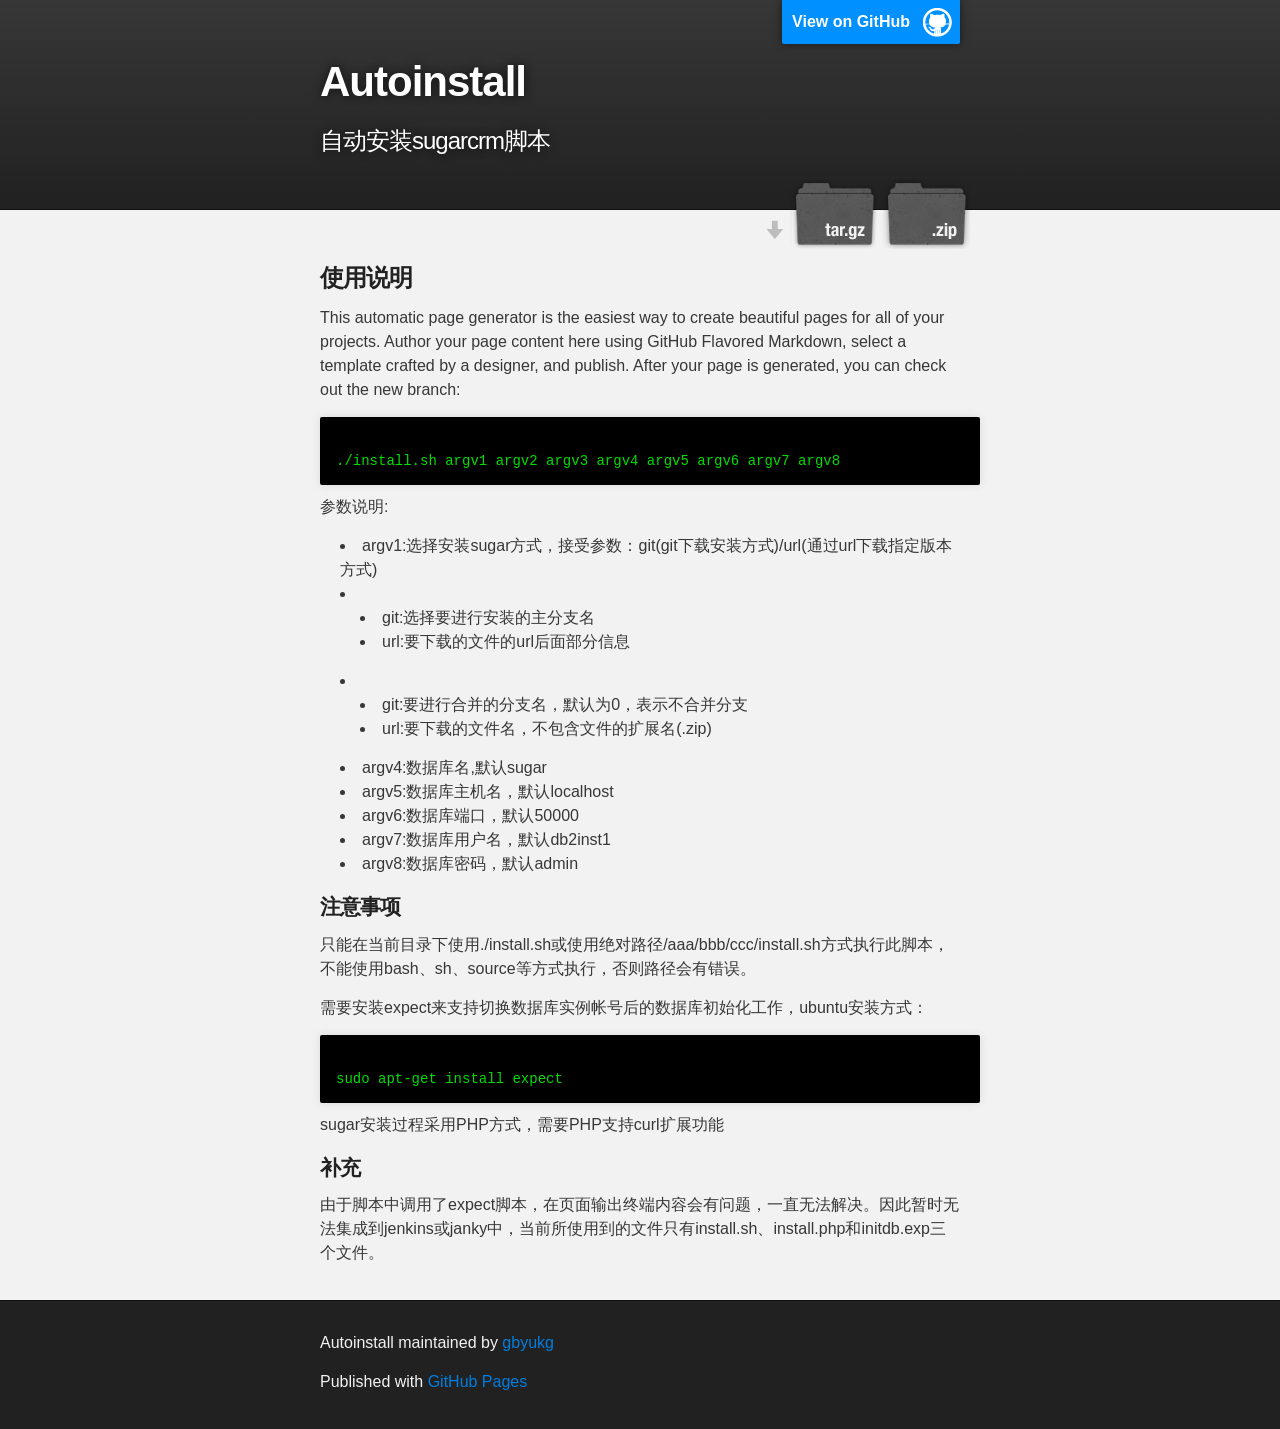
==== index.html @ 4a2c2b41 "Update index.html" ====
<!DOCTYPE html>
<html>

  <head>
    <meta charset='utf-8' />
    <meta http-equiv="X-UA-Compatible" content="chrome=1" />
    <meta name="description" content="Autoinstall : 自动安装sugarcrm脚本" />

    <link rel="stylesheet" type="text/css" media="screen" href="stylesheets/stylesheet.css">

    <title>Autoinstall</title>
  </head>

  <body>

    <!-- HEADER -->
    <div id="header_wrap" class="outer">
        <header class="inner">
          <a id="forkme_banner" href="https://github.com/gbyukg/autoInstall">View on GitHub</a>

          <h1 id="project_title">Autoinstall</h1>
          <h2 id="project_tagline">自动安装sugarcrm脚本</h2>

            <section id="downloads">
              <a class="zip_download_link" href="https://github.com/gbyukg/autoInstall/zipball/master">Download this project as a .zip file</a>
              <a class="tar_download_link" href="https://github.com/gbyukg/autoInstall/tarball/master">Download this project as a tar.gz file</a>
            </section>
        </header>
    </div>

    <!-- MAIN CONTENT -->
    <div id="main_content_wrap" class="outer">
      <section id="main_content" class="inner">
        <h3>使用说明</h3>

<p>This automatic page generator is the easiest way to create beautiful pages for all of your projects. Author your page content here using GitHub Flavored Markdown, select a template crafted by a designer, and publish. After your page is generated, you can check out the new branch:</p>

<pre style="background:black"><code style="background:black">
<font style="color:#00DD00">./install.sh argv1 argv2 argv3 argv4 argv5 argv6 argv7 argv8</font>
</code></pre>

<p>参数说明:</p>
<ul>
  <li>argv1:选择安装sugar方式，接受参数：git(git下载安装方式)/url(通过url下载指定版本方式)</li>
  <li><ul><li>git:选择要进行安装的主分支名</li><li>url:要下载的文件的url后面部分信息</li></ul></li>
  <li><ul><li>git:要进行合并的分支名，默认为0，表示不合并分支</li><li>url:要下载的文件名，不包含文件的扩展名(.zip)</li></ul></li>
  <li>argv4:数据库名,默认sugar</li>
  <li>argv5:数据库主机名，默认localhost</li>
  <li>argv6:数据库端口，默认50000</li>
  <li>argv7:数据库用户名，默认db2inst1</li>
  <li>argv8:数据库密码，默认admin</li>
</ul>

<h4>注意事项</h4>

<p>只能在当前目录下使用./install.sh或使用绝对路径/aaa/bbb/ccc/install.sh方式执行此脚本，不能使用bash、sh、source等方式执行，否则路径会有错误。</p>

<p>需要安装expect来支持切换数据库实例帐号后的数据库初始化工作，ubuntu安装方式：</p>
<pre style="background:black"><code style="background:black">
<font style="color:#00DD00">sudo apt-get install expect</font>
</code></pre>

<p>sugar安装过程采用PHP方式，需要PHP支持curl扩展功能</p>

<h4>补充</h4>

<p>由于脚本中调用了expect脚本，在页面输出终端内容会有问题，一直无法解决。因此暂时无法集成到jenkins或janky中，当前所使用到的文件只有install.sh、install.php和initdb.exp三个文件。</p>

      </section>
    </div>

    <!-- FOOTER  -->
    <div id="footer_wrap" class="outer">
      <footer class="inner">
        <p class="copyright">Autoinstall maintained by <a href="https://github.com/gbyukg">gbyukg</a></p>
        <p>Published with <a href="http://pages.github.com">GitHub Pages</a></p>
      </footer>
    </div>

    

  </body>
</html>
---- stylesheets/stylesheet.css ----
/*******************************************************************************
Slate Theme for GitHub Pages
by Jason Costello, @jsncostello
*******************************************************************************/

@import url(pygment_trac.css);

/*******************************************************************************
MeyerWeb Reset
*******************************************************************************/

html, body, div, span, applet, object, iframe,
h1, h2, h3, h4, h5, h6, p, blockquote, pre,
a, abbr, acronym, address, big, cite, code,
del, dfn, em, img, ins, kbd, q, s, samp,
small, strike, strong, sub, sup, tt, var,
b, u, i, center,
dl, dt, dd, ol, ul, li,
fieldset, form, label, legend,
table, caption, tbody, tfoot, thead, tr, th, td,
article, aside, canvas, details, embed,
figure, figcaption, footer, header, hgroup,
menu, nav, output, ruby, section, summary,
time, mark, audio, video {
  margin: 0;
  padding: 0;
  border: 0;
  font: inherit;
  vertical-align: baseline;
}

/* HTML5 display-role reset for older browsers */
article, aside, details, figcaption, figure,
footer, header, hgroup, menu, nav, section {
  display: block;
}

ol, ul {
  list-style: none;
}

blockquote, q {
}

table {
  border-collapse: collapse;
  border-spacing: 0;
}

a:focus {
  outline: none;
}

/*******************************************************************************
Theme Styles
*******************************************************************************/

body {
  box-sizing: border-box;
  color:#373737;
  background: #212121;
  font-size: 16px;
  font-family: 'Myriad Pro', Calibri, Helvetica, Arial, sans-serif;
  line-height: 1.5;
  -webkit-font-smoothing: antialiased;
}

h1, h2, h3, h4, h5, h6 {
  margin: 10px 0;
  font-weight: 700;
  color:#222222;
  font-family: 'Lucida Grande', 'Calibri', Helvetica, Arial, sans-serif;
  letter-spacing: -1px;
}

h1 {
  font-size: 36px;
  font-weight: 700;
}

h2 {
  padding-bottom: 10px;
  font-size: 32px;
  background: url('../images/bg_hr.png') repeat-x bottom;
}

h3 {
  font-size: 24px;
}

h4 {
  font-size: 21px;
}

h5 {
  font-size: 18px;
}

h6 {
  font-size: 16px;
}

p {
  margin: 10px 0 15px 0;
}

footer p {
  color: #f2f2f2;
}

a {
  text-decoration: none;
  color: #007edf;
  text-shadow: none;

  transition: color 0.5s ease;
  transition: text-shadow 0.5s ease;
  -webkit-transition: color 0.5s ease;
  -webkit-transition: text-shadow 0.5s ease;
  -moz-transition: color 0.5s ease;
  -moz-transition: text-shadow 0.5s ease;
  -o-transition: color 0.5s ease;
  -o-transition: text-shadow 0.5s ease;
  -ms-transition: color 0.5s ease;
  -ms-transition: text-shadow 0.5s ease;
}

#main_content a:hover {
  color: #0069ba;
  text-shadow: #0090ff 0px 0px 2px;
}

footer a:hover {
  color: #43adff;
  text-shadow: #0090ff 0px 0px 2px;
}

em {
  font-style: italic;
}

strong {
  font-weight: bold;
}

img {
  position: relative;
  margin: 0 auto;
  max-width: 739px;
  padding: 5px;
  margin: 10px 0 10px 0;
  border: 1px solid #ebebeb;

  box-shadow: 0 0 5px #ebebeb;
  -webkit-box-shadow: 0 0 5px #ebebeb;
  -moz-box-shadow: 0 0 5px #ebebeb;
  -o-box-shadow: 0 0 5px #ebebeb;
  -ms-box-shadow: 0 0 5px #ebebeb;
}

pre, code {
  width: 100%;
  color: #222;
  background-color: #fff;

  font-family: Monaco, "Bitstream Vera Sans Mono", "Lucida Console", Terminal, monospace;
  font-size: 14px;

  border-radius: 2px;
  -moz-border-radius: 2px;
  -webkit-border-radius: 2px;



}

pre {
  width: 100%;
  padding: 10px;
  box-shadow: 0 0 10px rgba(0,0,0,.1);
  overflow: auto;
}

code {
  padding: 3px;
  margin: 0 3px;
  box-shadow: 0 0 10px rgba(0,0,0,.1);
}

pre code {
  display: block;
  box-shadow: none;
}

blockquote {
  color: #666;
  margin-bottom: 20px;
  padding: 0 0 0 20px;
  border-left: 3px solid #bbb;
}

ul, ol, dl {
  margin-bottom: 15px
}

ul li {
  list-style: inside;
  padding-left: 20px;
}

ol li {
  list-style: decimal inside;
  padding-left: 20px;
}

dl dt {
  font-weight: bold;
}

dl dd {
  padding-left: 20px;
  font-style: italic;
}

dl p {
  padding-left: 20px;
  font-style: italic;
}

hr {
  height: 1px;
  margin-bottom: 5px;
  border: none;
  background: url('../images/bg_hr.png') repeat-x center;
}

table {
  border: 1px solid #373737;
  margin-bottom: 20px;
  text-align: left;
 }

th {
  font-family: 'Lucida Grande', 'Helvetica Neue', Helvetica, Arial, sans-serif;
  padding: 10px;
  background: #373737;
  color: #fff;
 }

td {
  padding: 10px;
  border: 1px solid #373737;
 }

form {
  background: #f2f2f2;
  padding: 20px;
}

img {
  width: 100%;
  max-width: 100%;
}

/*******************************************************************************
Full-Width Styles
*******************************************************************************/

.outer {
  width: 100%;
}

.inner {
  position: relative;
  max-width: 640px;
  padding: 20px 10px;
  margin: 0 auto;
}

#forkme_banner {
  display: block;
  position: absolute;
  top:0;
  right: 10px;
  z-index: 10;
  padding: 10px 50px 10px 10px;
  color: #fff;
  background: url('../images/blacktocat.png') #0090ff no-repeat 95% 50%;
  font-weight: 700;
  box-shadow: 0 0 10px rgba(0,0,0,.5);
  border-bottom-left-radius: 2px;
  border-bottom-right-radius: 2px;
}

#header_wrap {
  background: #212121;
  background: -moz-linear-gradient(top, #373737, #212121);
  background: -webkit-linear-gradient(top, #373737, #212121);
  background: -ms-linear-gradient(top, #373737, #212121);
  background: -o-linear-gradient(top, #373737, #212121);
  background: linear-gradient(top, #373737, #212121);
}

#header_wrap .inner {
  padding: 50px 10px 30px 10px;
}

#project_title {
  margin: 0;
  color: #fff;
  font-size: 42px;
  font-weight: 700;
  text-shadow: #111 0px 0px 10px;
}

#project_tagline {
  color: #fff;
  font-size: 24px;
  font-weight: 300;
  background: none;
  text-shadow: #111 0px 0px 10px;
}

#downloads {
  position: absolute;
  width: 210px;
  z-index: 10;
  bottom: -40px;
  right: 0;
  height: 70px;
  background: url('../images/icon_download.png') no-repeat 0% 90%;
}

.zip_download_link {
  display: block;
  float: right;
  width: 90px;
  height:70px;
  text-indent: -5000px;
  overflow: hidden;
  background: url(../images/sprite_download.png) no-repeat bottom left;
}

.tar_download_link {
  display: block;
  float: right;
  width: 90px;
  height:70px;
  text-indent: -5000px;
  overflow: hidden;
  background: url(../images/sprite_download.png) no-repeat bottom right;
  margin-left: 10px;
}

.zip_download_link:hover {
  background: url(../images/sprite_download.png) no-repeat top left;
}

.tar_download_link:hover {
  background: url(../images/sprite_download.png) no-repeat top right;
}

#main_content_wrap {
  background: #f2f2f2;
  border-top: 1px solid #111;
  border-bottom: 1px solid #111;
}

#main_content {
  padding-top: 40px;
}

#footer_wrap {
  background: #212121;
}



/*******************************************************************************
Small Device Styles
*******************************************************************************/

@media screen and (max-width: 480px) {
  body {
    font-size:14px;
  }

  #downloads {
    display: none;
  }

  .inner {
    min-width: 320px;
    max-width: 480px;
  }

  #project_title {
  font-size: 32px;
  }

  h1 {
    font-size: 28px;
  }

  h2 {
    font-size: 24px;
  }

  h3 {
    font-size: 21px;
  }

  h4 {
    font-size: 18px;
  }

  h5 {
    font-size: 14px;
  }

  h6 {
    font-size: 12px;
  }

  code, pre {
    min-width: 320px;
    max-width: 480px;
    font-size: 11px;
  }

}
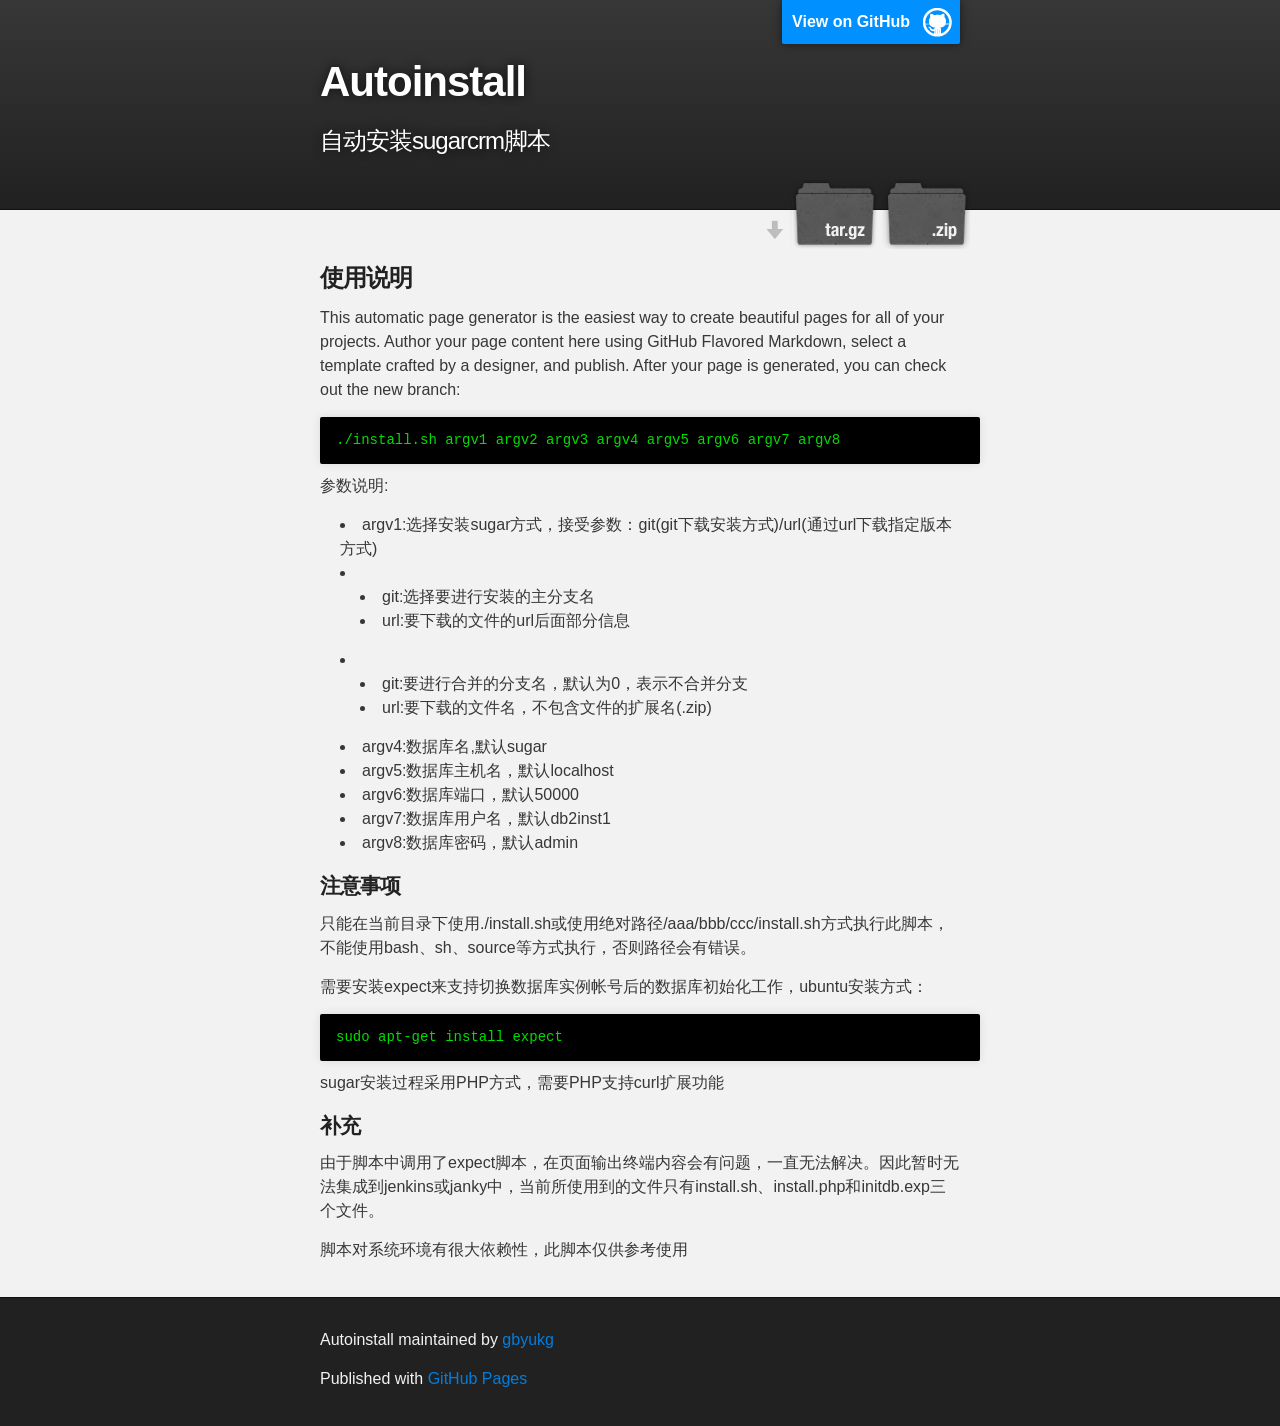
==== commit 152d5799: "Update index.html" ====
--- a/index.html
+++ b/index.html
@@ -35,8 +35,7 @@
 
 <p>This automatic page generator is the easiest way to create beautiful pages for all of your projects. Author your page content here using GitHub Flavored Markdown, select a template crafted by a designer, and publish. After your page is generated, you can check out the new branch:</p>
 
-<pre style="background:black"><code style="background:black">
-<font style="color:#00DD00">./install.sh argv1 argv2 argv3 argv4 argv5 argv6 argv7 argv8</font>
+<pre style="background:black"><code style="background:black"><font style="color:#00DD00">./install.sh argv1 argv2 argv3 argv4 argv5 argv6 argv7 argv8</font>
 </code></pre>
 
 <p>参数说明:</p>
@@ -56,8 +55,7 @@
 <p>只能在当前目录下使用./install.sh或使用绝对路径/aaa/bbb/ccc/install.sh方式执行此脚本，不能使用bash、sh、source等方式执行，否则路径会有错误。</p>
 
 <p>需要安装expect来支持切换数据库实例帐号后的数据库初始化工作，ubuntu安装方式：</p>
-<pre style="background:black"><code style="background:black">
-<font style="color:#00DD00">sudo apt-get install expect</font>
+<pre style="background:black"><code style="background:black"><font style="color:#00DD00">sudo apt-get install expect</font>
 </code></pre>
 
 <p>sugar安装过程采用PHP方式，需要PHP支持curl扩展功能</p>
@@ -65,7 +63,7 @@
 <h4>补充</h4>
 
 <p>由于脚本中调用了expect脚本，在页面输出终端内容会有问题，一直无法解决。因此暂时无法集成到jenkins或janky中，当前所使用到的文件只有install.sh、install.php和initdb.exp三个文件。</p>
-
+<p>脚本对系统环境有很大依赖性，此脚本仅供参考使用</p>
       </section>
     </div>
 
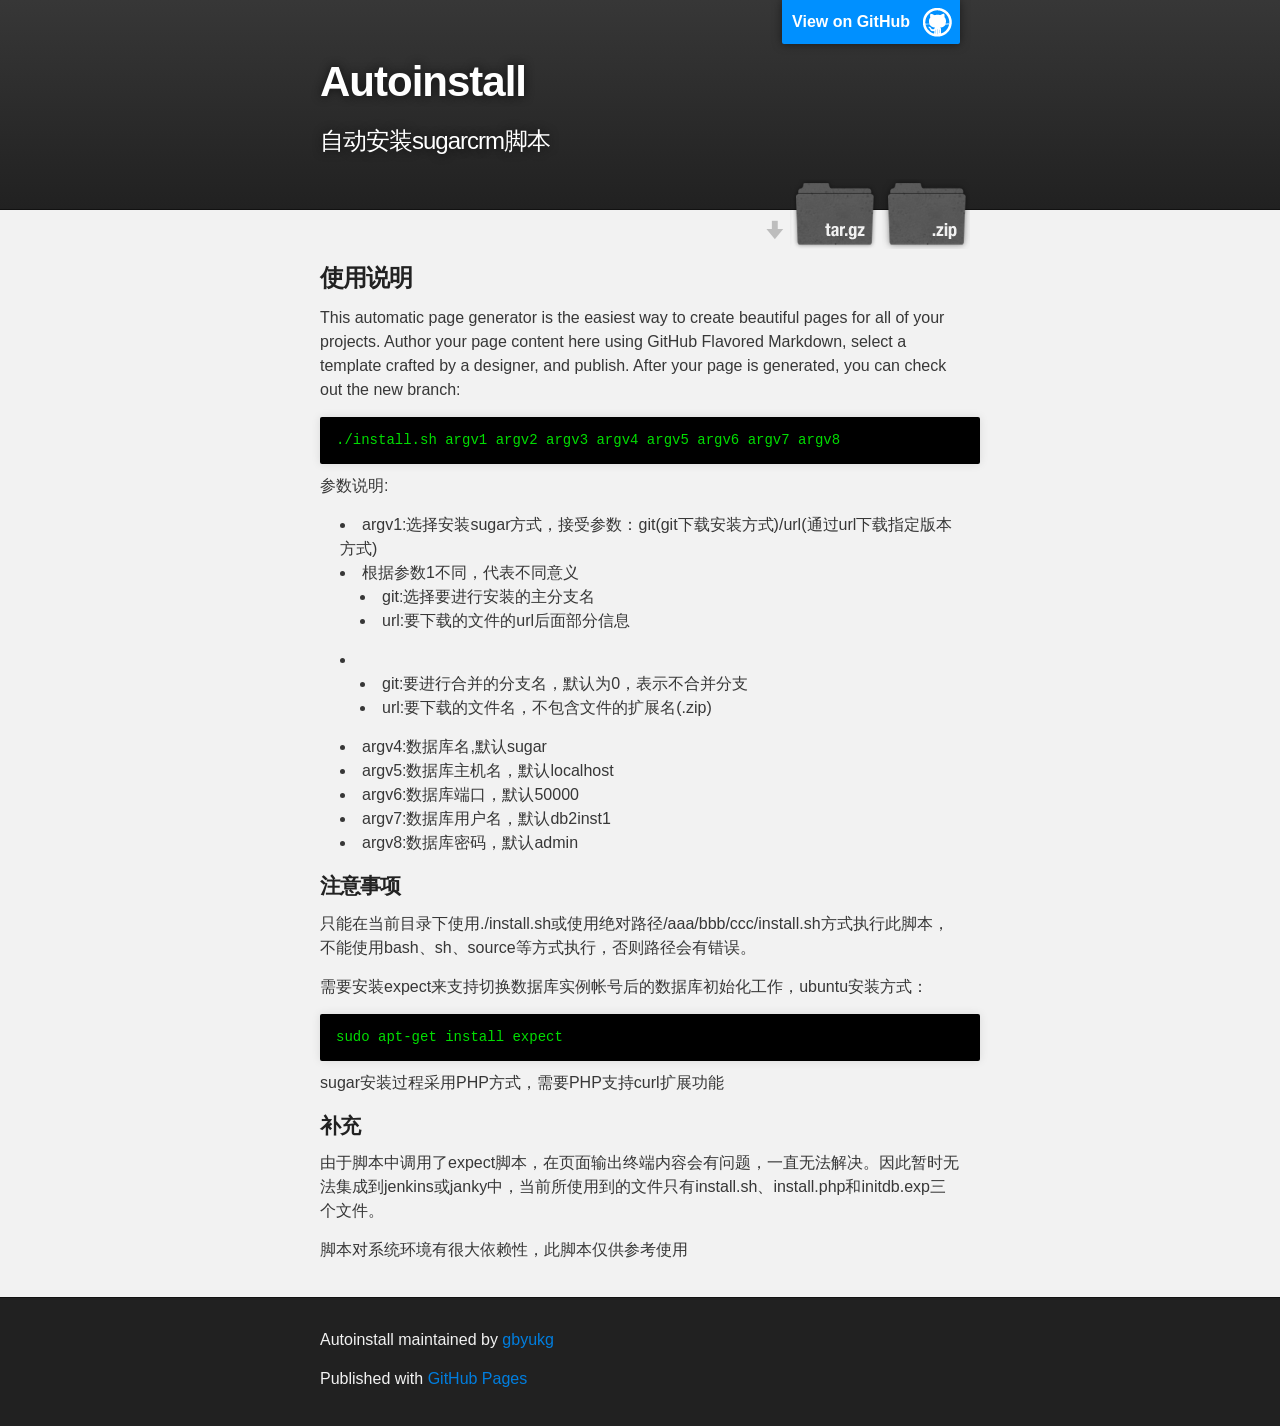
==== commit 83dadacd: "Update index.html" ====
--- a/index.html
+++ b/index.html
@@ -41,7 +41,7 @@
 <p>参数说明:</p>
 <ul>
   <li>argv1:选择安装sugar方式，接受参数：git(git下载安装方式)/url(通过url下载指定版本方式)</li>
-  <li><ul><li>git:选择要进行安装的主分支名</li><li>url:要下载的文件的url后面部分信息</li></ul></li>
+  <li>根据参数1不同，代表不同意义<ul><li>git:选择要进行安装的主分支名</li><li>url:要下载的文件的url后面部分信息</li></ul></li>
   <li><ul><li>git:要进行合并的分支名，默认为0，表示不合并分支</li><li>url:要下载的文件名，不包含文件的扩展名(.zip)</li></ul></li>
   <li>argv4:数据库名,默认sugar</li>
   <li>argv5:数据库主机名，默认localhost</li>
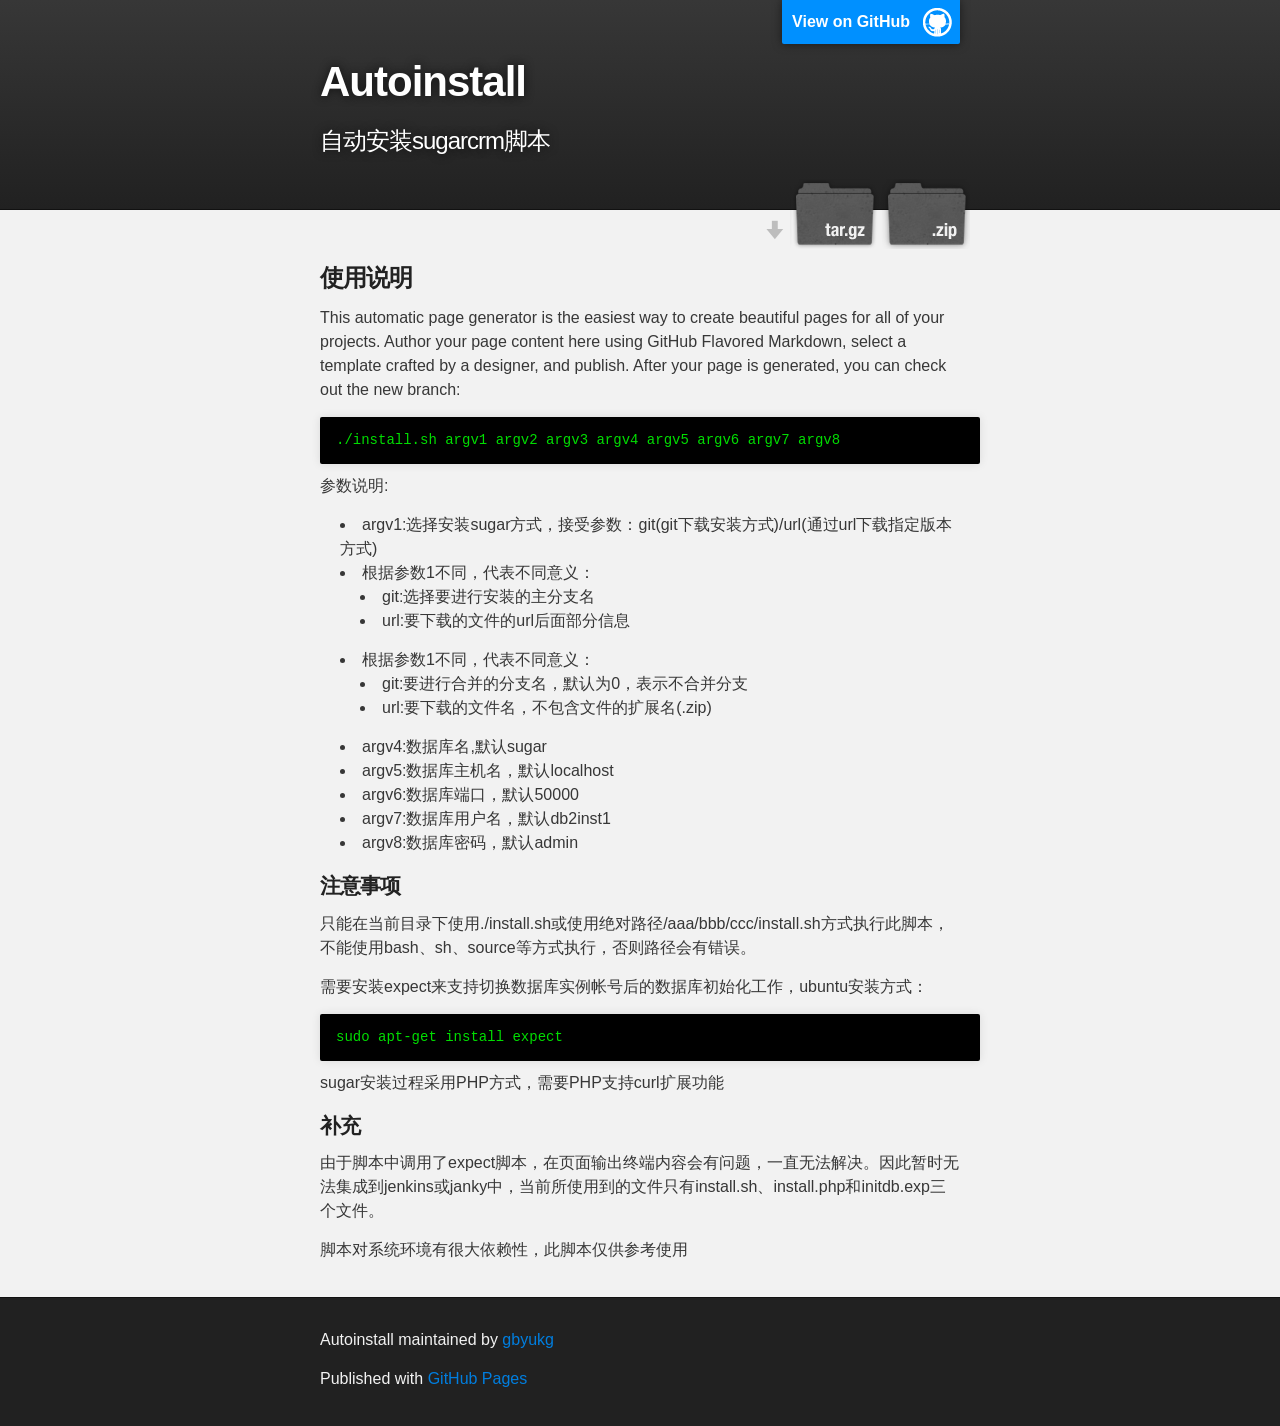
==== commit e1fc1ed5: "Update index.html" ====
--- a/index.html
+++ b/index.html
@@ -41,8 +41,8 @@
 <p>参数说明:</p>
 <ul>
   <li>argv1:选择安装sugar方式，接受参数：git(git下载安装方式)/url(通过url下载指定版本方式)</li>
-  <li>根据参数1不同，代表不同意义<ul><li>git:选择要进行安装的主分支名</li><li>url:要下载的文件的url后面部分信息</li></ul></li>
-  <li><ul><li>git:要进行合并的分支名，默认为0，表示不合并分支</li><li>url:要下载的文件名，不包含文件的扩展名(.zip)</li></ul></li>
+  <li>根据参数1不同，代表不同意义：<ul><li>git:选择要进行安装的主分支名</li><li>url:要下载的文件的url后面部分信息</li></ul></li>
+  <li>根据参数1不同，代表不同意义：<ul><li>git:要进行合并的分支名，默认为0，表示不合并分支</li><li>url:要下载的文件名，不包含文件的扩展名(.zip)</li></ul></li>
   <li>argv4:数据库名,默认sugar</li>
   <li>argv5:数据库主机名，默认localhost</li>
   <li>argv6:数据库端口，默认50000</li>
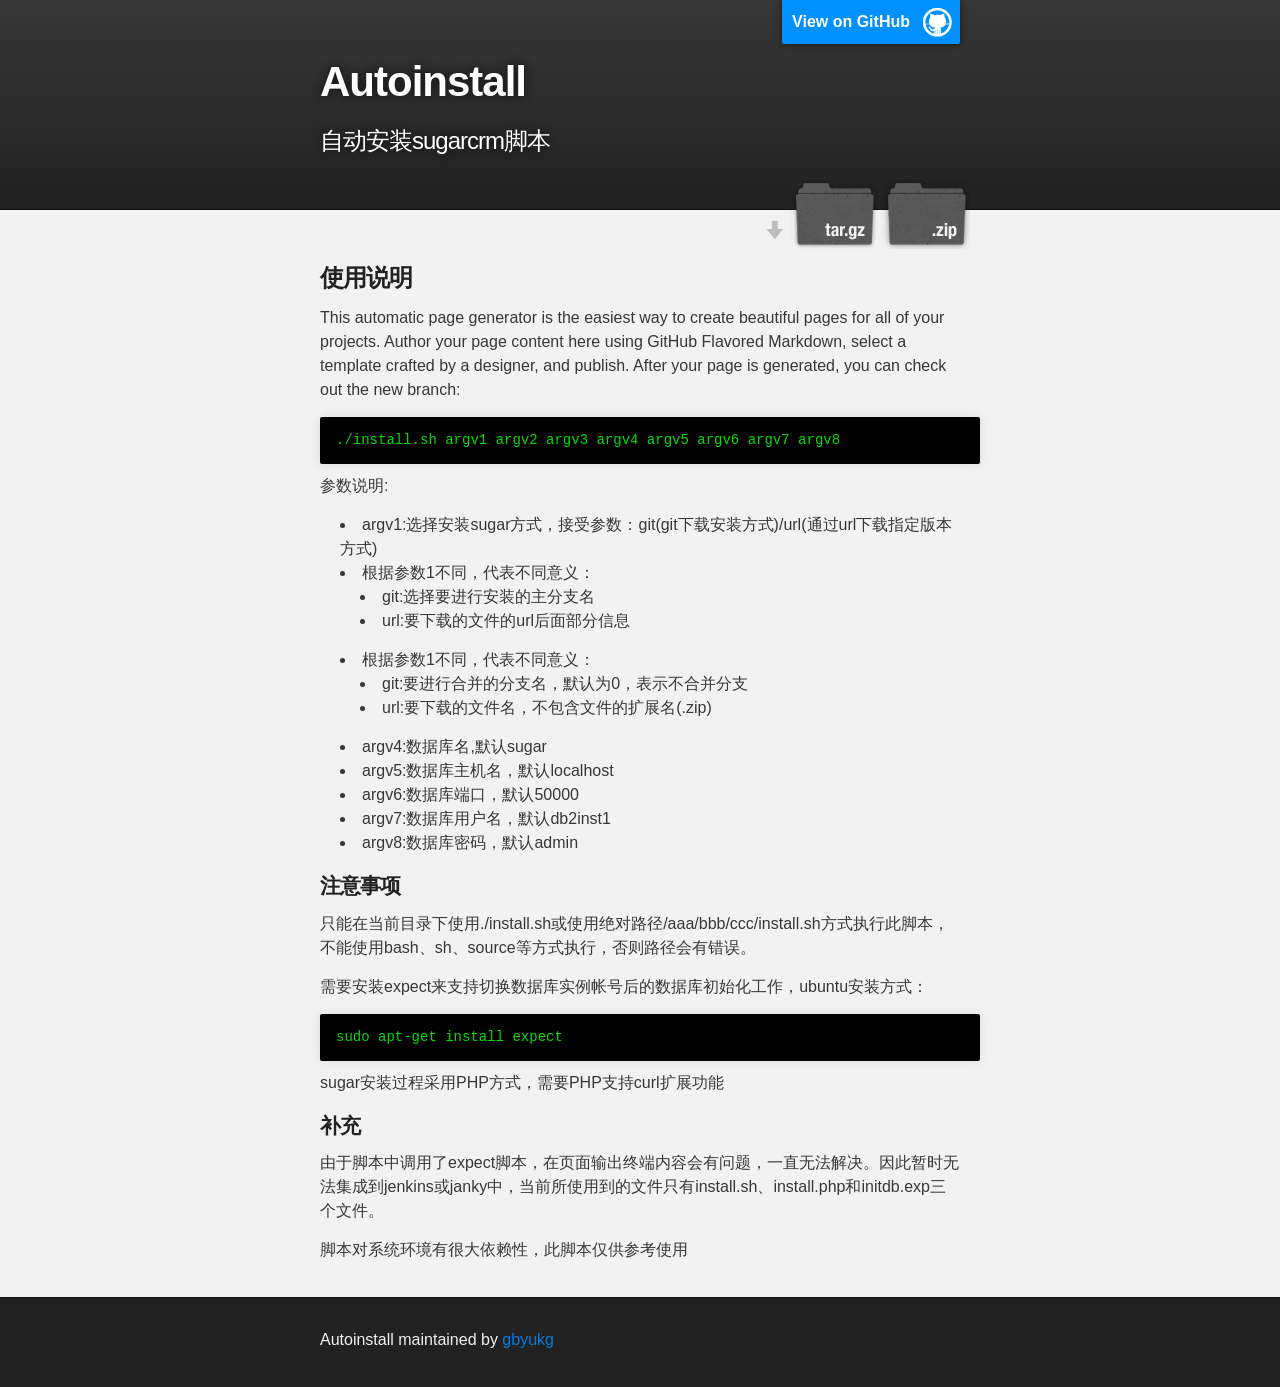
==== commit 68154664: "Update index.html" ====
--- a/index.html
+++ b/index.html
@@ -63,15 +63,15 @@
 <h4>补充</h4>
 
 <p>由于脚本中调用了expect脚本，在页面输出终端内容会有问题，一直无法解决。因此暂时无法集成到jenkins或janky中，当前所使用到的文件只有install.sh、install.php和initdb.exp三个文件。</p>
-<p>脚本对系统环境有很大依赖性，此脚本仅供参考使用</p>
+<p><b>脚本对系统环境有很大依赖性，此脚本仅供参考使用</b></p>
       </section>
     </div>
 
     <!-- FOOTER  -->
     <div id="footer_wrap" class="outer">
       <footer class="inner">
-        <p class="copyright">Autoinstall maintained by <a href="https://github.com/gbyukg">gbyukg</a></p>
-        <p>Published with <a href="http://pages.github.com">GitHub Pages</a></p>
+        <p class="copyright">Autoinstall maintained by <a href="http://gbyukg.github.com/">gbyukg</a></p>
+        <!--<p>Published with <a href="http://pages.github.com">GitHub Pages</a></p>-->
       </footer>
     </div>
 
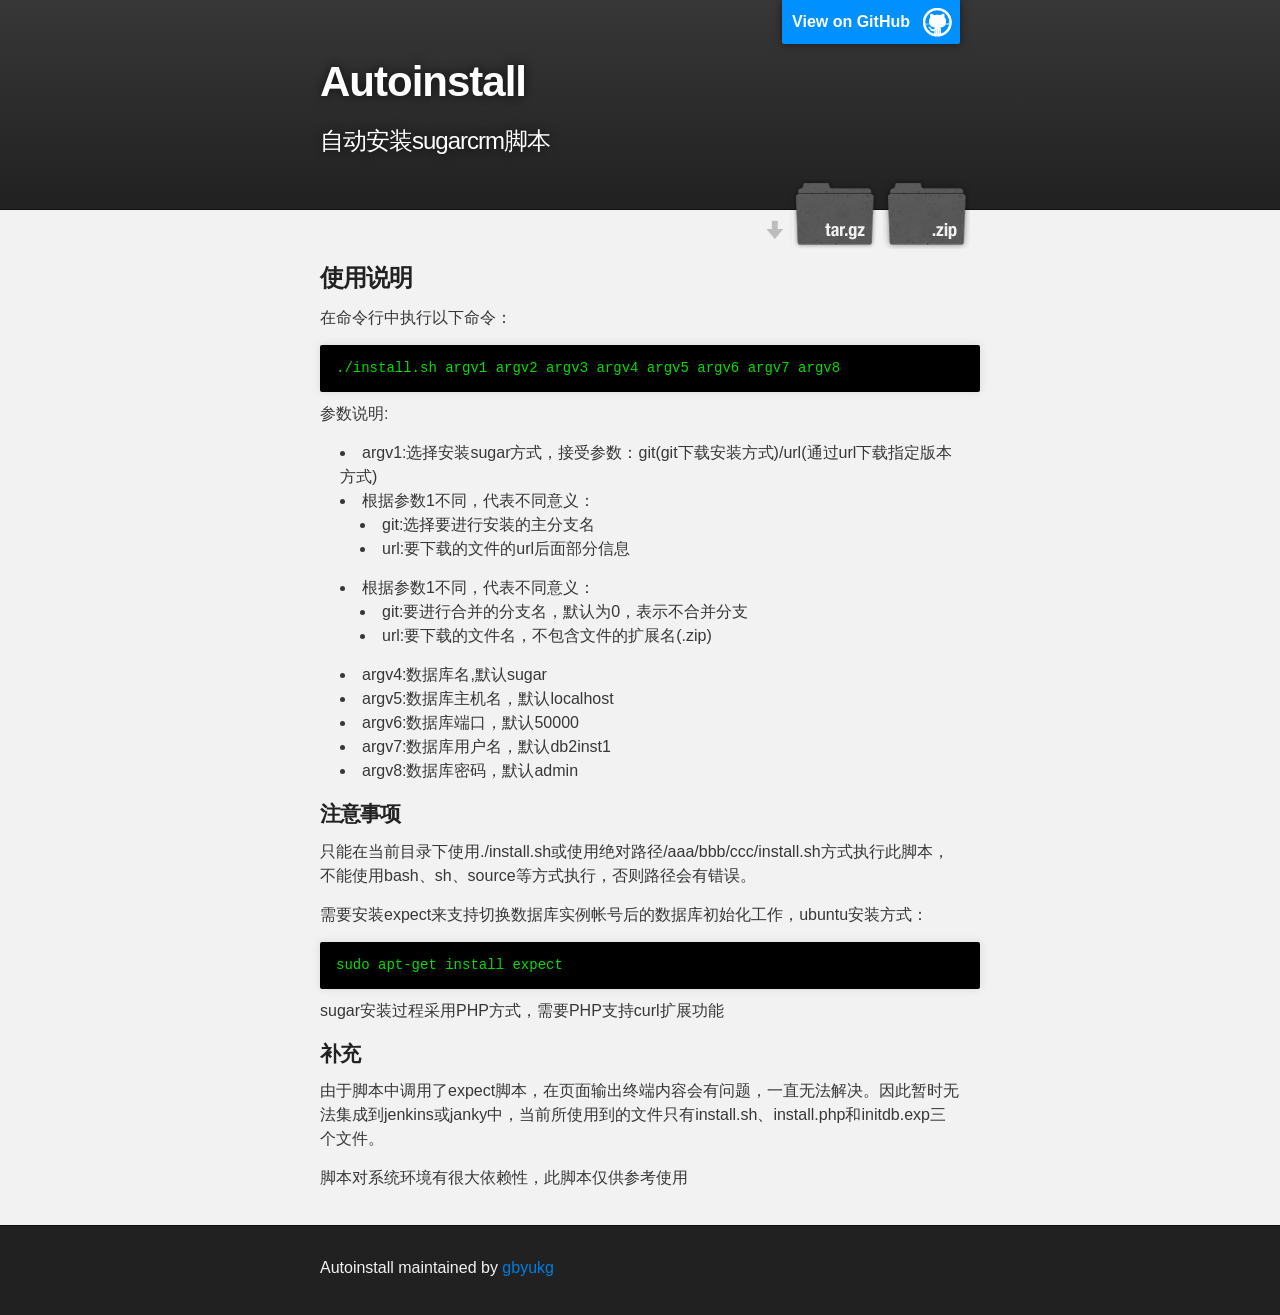
==== commit b1624377: "Update index.html" ====
--- a/index.html
+++ b/index.html
@@ -33,7 +33,7 @@
       <section id="main_content" class="inner">
         <h3>使用说明</h3>
 
-<p>This automatic page generator is the easiest way to create beautiful pages for all of your projects. Author your page content here using GitHub Flavored Markdown, select a template crafted by a designer, and publish. After your page is generated, you can check out the new branch:</p>
+<p>在命令行中执行以下命令：</p>
 
 <pre style="background:black"><code style="background:black"><font style="color:#00DD00">./install.sh argv1 argv2 argv3 argv4 argv5 argv6 argv7 argv8</font>
 </code></pre>
@@ -63,7 +63,7 @@
 <h4>补充</h4>
 
 <p>由于脚本中调用了expect脚本，在页面输出终端内容会有问题，一直无法解决。因此暂时无法集成到jenkins或janky中，当前所使用到的文件只有install.sh、install.php和initdb.exp三个文件。</p>
-<p><b>脚本对系统环境有很大依赖性，此脚本仅供参考使用</b></p>
+<p><font style="size:12px">脚本对系统环境有很大依赖性，此脚本仅供参考使用</font></p>
       </section>
     </div>
 
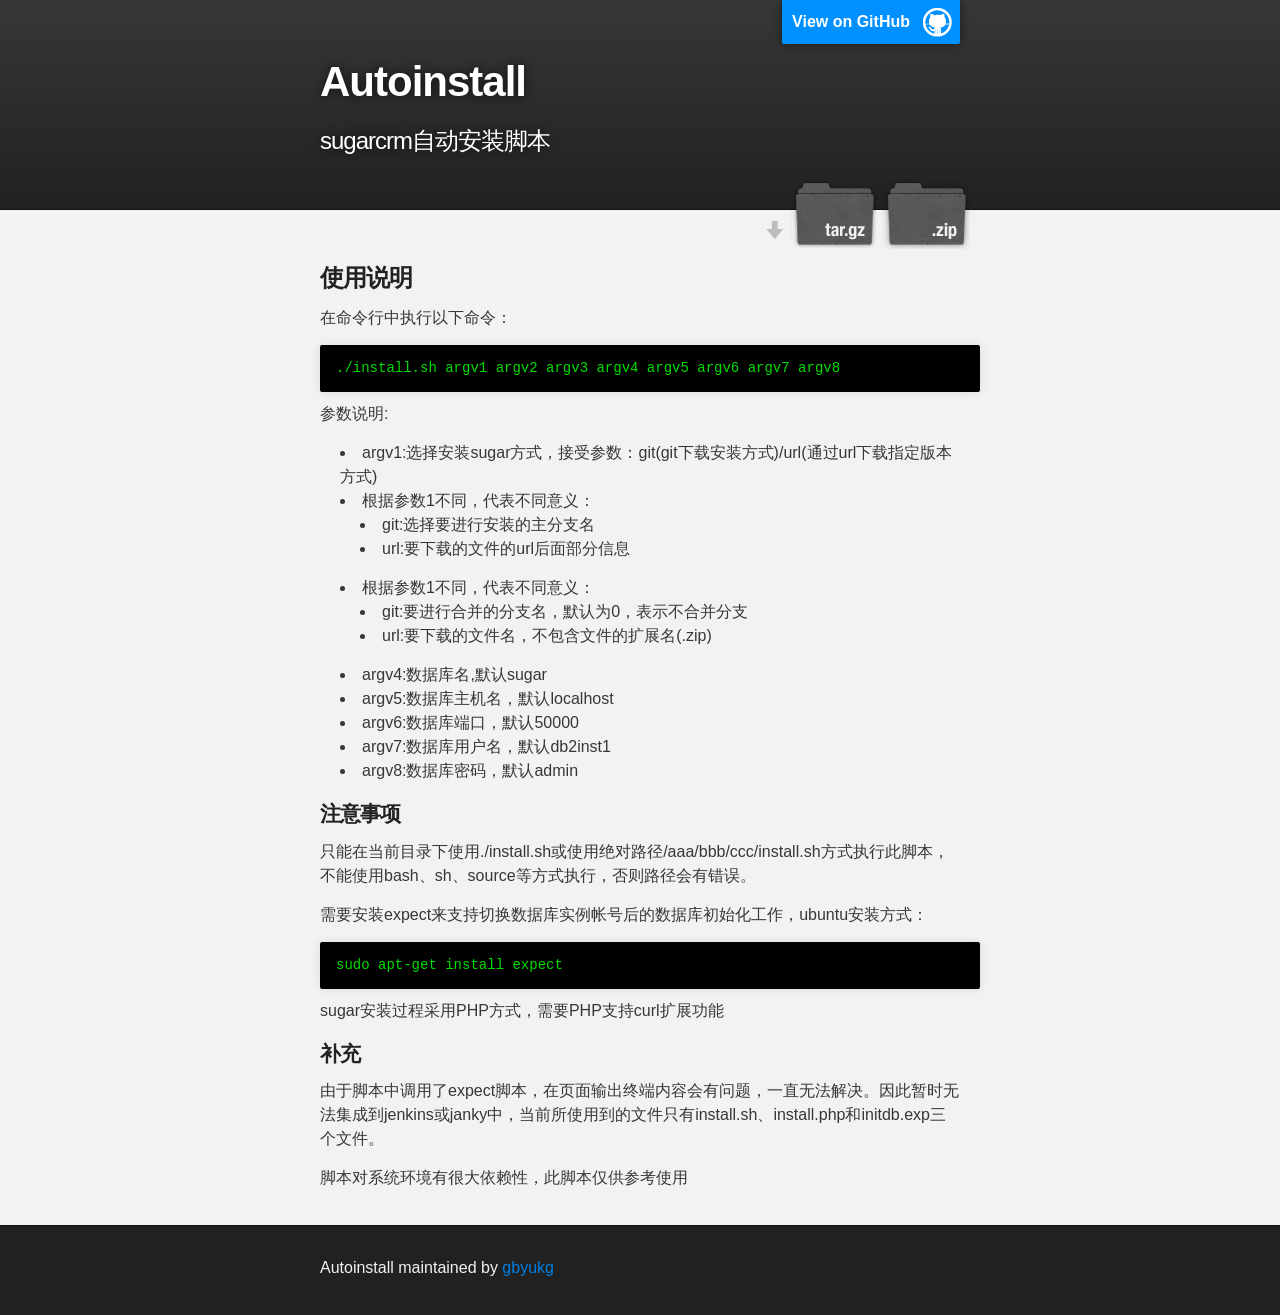
==== commit 2ceea97d: "Update index.html" ====
--- a/index.html
+++ b/index.html
@@ -4,7 +4,7 @@
   <head>
     <meta charset='utf-8' />
     <meta http-equiv="X-UA-Compatible" content="chrome=1" />
-    <meta name="description" content="Autoinstall : 自动安装sugarcrm脚本" />
+    <meta name="description" content="Autoinstall : sugarcrm自动安装脚本" />
 
     <link rel="stylesheet" type="text/css" media="screen" href="stylesheets/stylesheet.css">
 
@@ -19,7 +19,7 @@
           <a id="forkme_banner" href="https://github.com/gbyukg/autoInstall">View on GitHub</a>
 
           <h1 id="project_title">Autoinstall</h1>
-          <h2 id="project_tagline">自动安装sugarcrm脚本</h2>
+          <h2 id="project_tagline">sugarcrm自动安装脚本</h2>
 
             <section id="downloads">
               <a class="zip_download_link" href="https://github.com/gbyukg/autoInstall/zipball/master">Download this project as a .zip file</a>
